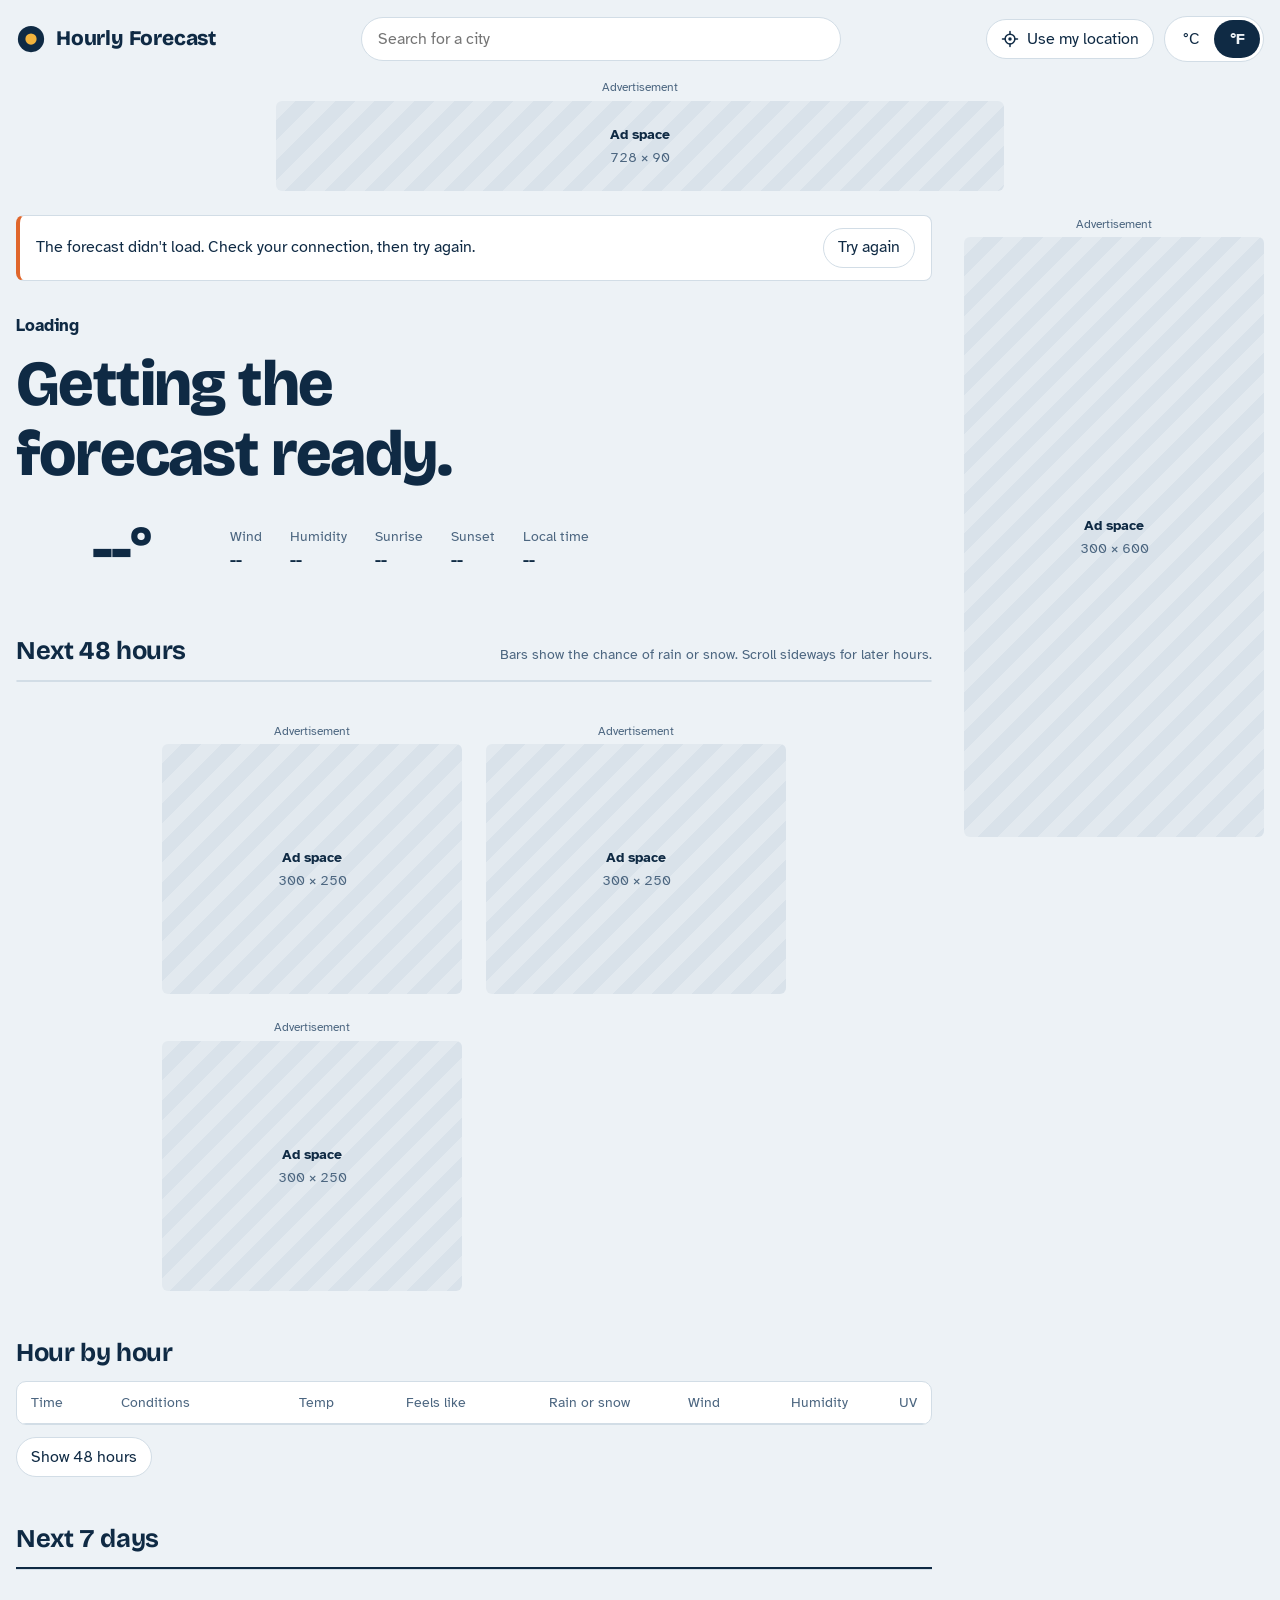
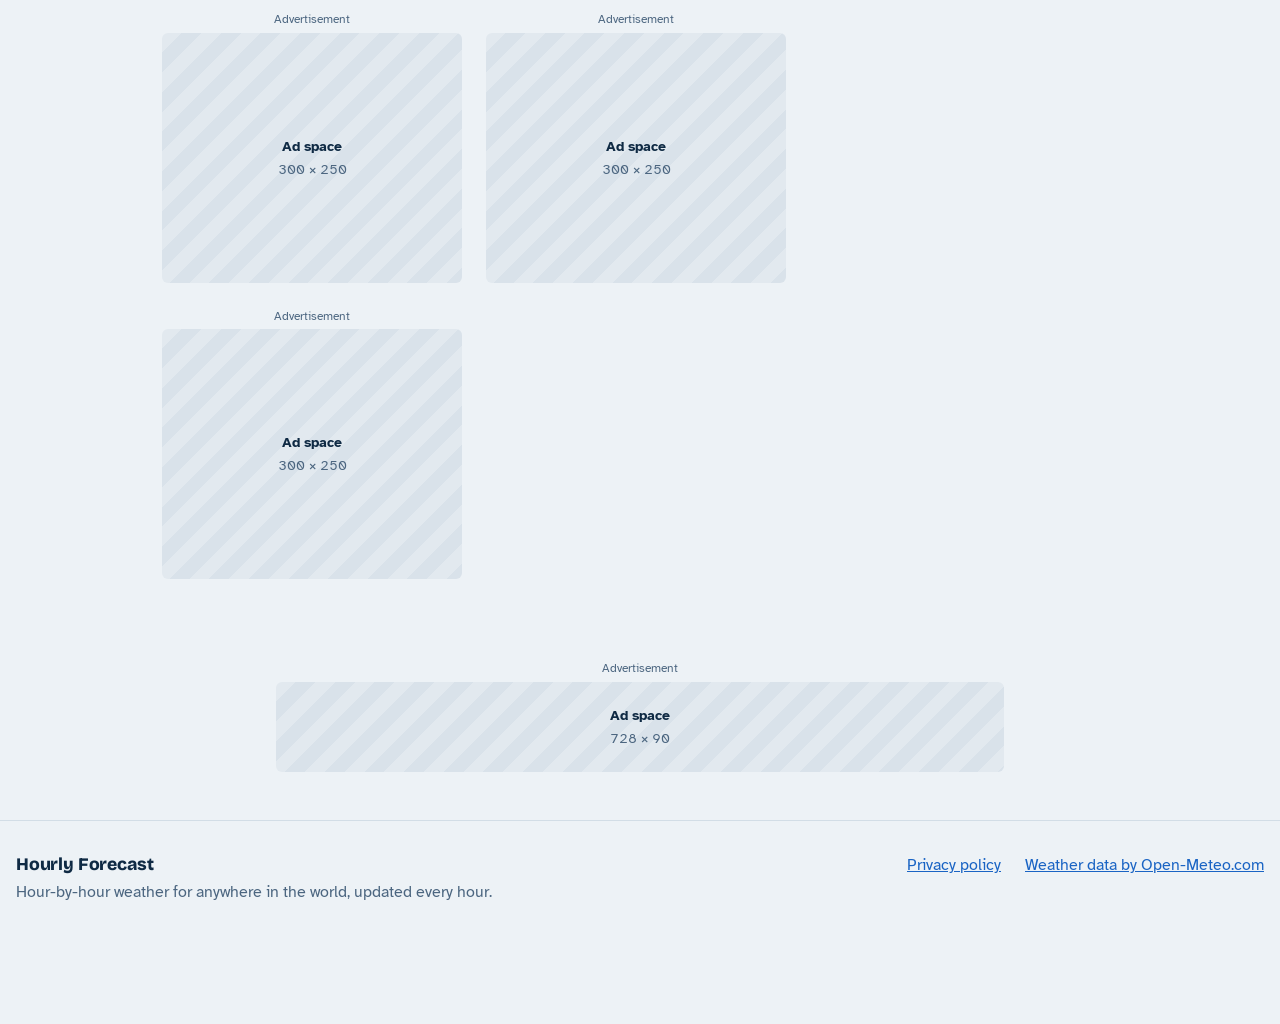
==== public/index.html @ 8234bcfb "Add static hourly forecast website Static HTML/CSS/JS site in public/ that loads hour-by-hour foreca" ====
<!doctype html>
<html lang="en">
<head>
  <meta charset="utf-8">
  <meta name="viewport" content="width=device-width, initial-scale=1">
  <title>Hourly Forecast: hour-by-hour weather for any city</title>
  <meta name="description" content="Hour-by-hour weather for the next 48 hours: temperature, rain chance, wind, humidity and UV, plus a 7-day outlook for any city.">
  <meta name="theme-color" content="#EDF2F6" media="(prefers-color-scheme: light)">
  <meta name="theme-color" content="#0C1A29" media="(prefers-color-scheme: dark)">
  <meta property="og:title" content="Hourly Forecast">
  <meta property="og:description" content="Hour-by-hour weather for the next 48 hours, for any city.">
  <meta property="og:type" content="website">
  <!-- AdSense site verification: uncomment and add your publisher ID.
  <meta name="google-adsense-account" content="ca-pub-XXXXXXXXXXXXXXXX">
  -->
  <link rel="icon" href="data:image/svg+xml,%3Csvg xmlns='http://www.w3.org/2000/svg' viewBox='0 0 32 32'%3E%3Ccircle cx='16' cy='16' r='14' fill='%230F2A44'/%3E%3Ccircle cx='16' cy='16' r='6' fill='%23F2B33D'/%3E%3C/svg%3E">
  <link rel="preconnect" href="https://fonts.googleapis.com">
  <link rel="preconnect" href="https://fonts.gstatic.com" crossorigin>
  <link href="https://fonts.googleapis.com/css2?family=Atkinson+Hyperlegible:wght@400;700&family=Bricolage+Grotesque:opsz,wght@12..96,500;12..96,700;12..96,800&display=swap" rel="stylesheet">
  <link rel="preconnect" href="https://api.open-meteo.com" crossorigin>
  <link rel="stylesheet" href="css/styles.css">
  <script src="js/config.js" defer></script>
  <script src="js/ads.js" defer></script>
  <script src="js/weather.js" defer></script>
</head>
<body>
  <!-- Weather icons, referenced with <use href="#i-..."> -->
  <svg width="0" height="0" style="position:absolute" aria-hidden="true">
    <defs>
      <g id="g-sun"><circle cx="12" cy="12" r="4.6" style="fill:var(--sun)"/><g style="stroke:var(--sun)" stroke-width="1.8" stroke-linecap="round"><path d="M12 2.5v2.2M12 19.3v2.2M2.5 12h2.2M19.3 12h2.2M5.3 5.3l1.6 1.6M17.1 17.1l1.6 1.6M5.3 18.7l1.6-1.6M17.1 6.9l1.6-1.6"/></g></g>
      <path id="g-moon" d="M19.5 14.6A7.6 7.6 0 0 1 9.4 4.5 7.8 7.8 0 1 0 19.5 14.6z" style="fill:var(--moon)"/>
      <path id="g-cloud" d="M7.2 19h10.3a4.2 4.2 0 0 0 .5-8.37A5.8 5.8 0 0 0 6.8 11.3 3.85 3.85 0 0 0 7.2 19z" style="fill:var(--cloud);stroke:var(--cloud-edge)" stroke-width="1.3" stroke-linejoin="round"/>
    </defs>
    <symbol id="i-sun" viewBox="0 0 24 24"><use href="#g-sun"/></symbol>
    <symbol id="i-moon" viewBox="0 0 24 24"><use href="#g-moon"/></symbol>
    <symbol id="i-sun-cloud" viewBox="0 0 24 24"><use href="#g-sun" transform="translate(-3.2 -3.6) scale(.82)"/><use href="#g-cloud" transform="translate(1.6 1.4) scale(.92)"/></symbol>
    <symbol id="i-moon-cloud" viewBox="0 0 24 24"><use href="#g-moon" transform="translate(-1.4 -2.4) scale(.78)"/><use href="#g-cloud" transform="translate(1.6 1.4) scale(.92)"/></symbol>
    <symbol id="i-cloudy" viewBox="0 0 24 24"><use href="#g-cloud"/></symbol>
    <symbol id="i-fog" viewBox="0 0 24 24"><use href="#g-cloud" transform="translate(0 -3.5)"/><g style="stroke:var(--cloud-edge)" stroke-width="1.8" stroke-linecap="round"><path d="M4 18.5h16M6.5 21.5h11"/></g></symbol>
    <symbol id="i-drizzle" viewBox="0 0 24 24"><use href="#g-cloud" transform="translate(0 -4)"/><g style="stroke:var(--drop)" stroke-width="1.8" stroke-linecap="round"><path d="M8.5 18.5v.8M12 19.5v.8M15.5 18.5v.8"/></g></symbol>
    <symbol id="i-rain" viewBox="0 0 24 24"><use href="#g-cloud" transform="translate(0 -4)"/><g style="stroke:var(--drop)" stroke-width="1.8" stroke-linecap="round"><path d="M8.5 17.5l-1 3.5M12.5 17.5l-1 3.5M16.5 17.5l-1 3.5"/></g></symbol>
    <symbol id="i-snow" viewBox="0 0 24 24"><use href="#g-cloud" transform="translate(0 -4)"/><g style="fill:var(--drop)"><circle cx="8" cy="19" r="1.2"/><circle cx="12" cy="21" r="1.2"/><circle cx="16" cy="19" r="1.2"/></g></symbol>
    <symbol id="i-storm" viewBox="0 0 24 24"><use href="#g-cloud" transform="translate(0 -4)"/><path d="M12.6 15.5l-3 4.3h2.6l-1.2 3.7 3.9-5.1h-2.6l1.3-2.9z" style="fill:var(--sun)"/></symbol>
    <symbol id="i-arrow" viewBox="0 0 16 16"><path d="M8 2.5l4 7H9v4H7v-4H4z" fill="currentColor"/></symbol>
    <symbol id="i-locate" viewBox="0 0 24 24"><g fill="none" stroke="currentColor" stroke-width="2" stroke-linecap="round"><circle cx="12" cy="12" r="6.5"/><path d="M12 2v3.5M12 18.5V22M2 12h3.5M18.5 12H22"/></g><circle cx="12" cy="12" r="2.3" fill="currentColor"/></symbol>
  </svg>

  <a class="skip-link" href="#main">Skip to forecast</a>

  <header class="site-header">
    <div class="container header-inner">
      <a class="brand" href="/">
        <svg class="brand-mark" viewBox="0 0 32 32" aria-hidden="true"><circle cx="16" cy="16" r="14" fill="var(--ink)"/><circle cx="16" cy="16" r="6" fill="var(--sun)"/></svg>
        Hourly Forecast
      </a>
      <form class="search" id="search-form" role="search" autocomplete="off">
        <label class="visually-hidden" for="place-input">Search for a city</label>
        <input id="place-input" type="search" placeholder="Search for a city" role="combobox"
               aria-autocomplete="list" aria-expanded="false" aria-controls="place-results">
        <ul id="place-results" class="search-results" role="listbox" aria-label="Matching places" hidden></ul>
      </form>
      <div class="header-tools">
        <button class="btn-quiet" id="locate" type="button">
          <svg class="icon" aria-hidden="true"><use href="#i-locate"/></svg><span>Use my location</span>
        </button>
        <div class="units" role="group" aria-label="Units">
          <button type="button" data-units="c">°C</button>
          <button type="button" data-units="f">°F</button>
        </div>
      </div>
    </div>
  </header>

  <aside class="ad ad--top container" aria-label="Advertisement">
    <span class="ad-label">Advertisement</span>
    <div class="ad-slot" data-ad="topBanner" data-size="728x90" data-format="horizontal"></div>
  </aside>

  <div class="container layout">
    <main id="main" class="content">
      <div class="status" id="status" role="alert" hidden>
        <p id="status-text"></p>
        <button type="button" class="btn-quiet" id="retry">Try again</button>
      </div>

      <section class="now" aria-labelledby="outlook">
        <p class="now-place"><strong id="place-name">Loading</strong> <span id="place-region"></span></p>
        <h1 id="outlook" class="outlook">Getting the forecast ready.</h1>
        <div class="now-row">
          <div class="now-temp">
            <svg class="now-icon" id="now-icon" viewBox="0 0 24 24" aria-hidden="true"></svg>
            <span id="now-temp">--°</span>
          </div>
          <div class="now-desc">
            <p id="now-cond" class="now-cond"></p>
            <p id="now-feels" class="muted"></p>
          </div>
          <dl class="now-facts">
            <div><dt>Wind</dt><dd id="now-wind">--</dd></div>
            <div><dt>Humidity</dt><dd id="now-humidity">--</dd></div>
            <div><dt>Sunrise</dt><dd id="now-sunrise">--</dd></div>
            <div><dt>Sunset</dt><dd id="now-sunset">--</dd></div>
            <div><dt>Local time</dt><dd id="now-time">--</dd></div>
          </dl>
        </div>
      </section>

      <section class="block" aria-labelledby="strip-title">
        <div class="block-head">
          <h2 id="strip-title">Next 48 hours</h2>
          <p class="muted">Bars show the chance of rain or snow. Scroll sideways for later hours.</p>
        </div>
        <div class="strip" id="strip" tabindex="0" aria-label="Temperature and precipitation chart, details in the table below"></div>
      </section>

      <div class="ad-tiles">
        <aside class="ad" aria-label="Advertisement"><span class="ad-label">Advertisement</span><div class="ad-slot" data-ad="tile1" data-size="300x250"></div></aside>
        <aside class="ad" aria-label="Advertisement"><span class="ad-label">Advertisement</span><div class="ad-slot" data-ad="tile2" data-size="300x250"></div></aside>
        <aside class="ad" aria-label="Advertisement"><span class="ad-label">Advertisement</span><div class="ad-slot" data-ad="tile3" data-size="300x250"></div></aside>
      </div>

      <section class="block" aria-labelledby="table-title">
        <div class="block-head">
          <h2 id="table-title">Hour by hour</h2>
        </div>
        <div class="table-wrap">
          <table class="hourly">
            <thead>
              <tr>
                <th scope="col">Time</th>
                <th scope="col">Conditions</th>
                <th scope="col" class="num">Temp</th>
                <th scope="col" class="num">Feels like</th>
                <th scope="col" class="num">Rain or snow</th>
                <th scope="col" class="num">Wind</th>
                <th scope="col" class="num">Humidity</th>
                <th scope="col" class="num">UV</th>
              </tr>
            </thead>
            <tbody id="hourly-body"></tbody>
          </table>
        </div>
        <button type="button" class="btn-quiet show-more" id="show-more" aria-expanded="false">Show 48 hours</button>
      </section>

      <section class="block" aria-labelledby="daily-title">
        <div class="block-head">
          <h2 id="daily-title">Next 7 days</h2>
        </div>
        <ul class="daily" id="daily-list"></ul>
      </section>

      <div class="ad-tiles">
        <aside class="ad" aria-label="Advertisement"><span class="ad-label">Advertisement</span><div class="ad-slot" data-ad="tile4" data-size="300x250"></div></aside>
        <aside class="ad" aria-label="Advertisement"><span class="ad-label">Advertisement</span><div class="ad-slot" data-ad="tile5" data-size="300x250"></div></aside>
        <aside class="ad" aria-label="Advertisement"><span class="ad-label">Advertisement</span><div class="ad-slot" data-ad="tile6" data-size="300x250"></div></aside>
      </div>
    </main>

    <aside class="rail" aria-label="Advertisement">
      <div class="rail-sticky ad">
        <span class="ad-label">Advertisement</span>
        <div class="ad-slot" data-ad="railSkyscraper" data-size="300x600"></div>
      </div>
    </aside>
  </div>

  <aside class="ad ad--bottom container" aria-label="Advertisement">
    <span class="ad-label">Advertisement</span>
    <div class="ad-slot" data-ad="footerBanner" data-size="728x90" data-format="horizontal"></div>
  </aside>

  <footer class="site-footer">
    <div class="container footer-inner">
      <div>
        <p class="brand brand--footer">Hourly Forecast</p>
        <p class="muted">Hour-by-hour weather for anywhere in the world, updated every hour.</p>
      </div>
      <nav aria-label="Footer">
        <ul class="footer-links">
          <li><a href="privacy.html">Privacy policy</a></li>
          <li><a href="https://open-meteo.com/" rel="noopener">Weather data by Open-Meteo.com</a></li>
        </ul>
      </nav>
    </div>
  </footer>

  <aside class="video-ad" id="video-ad" aria-label="Video advertisement" hidden>
    <div class="video-ad__bar">
      <span class="ad-label">Advertisement</span>
      <button type="button" class="video-ad__close" data-video-close aria-label="Close video ad">
        <svg viewBox="0 0 16 16" aria-hidden="true"><path d="M4 4l8 8M12 4l-8 8" stroke="currentColor" stroke-width="1.8" stroke-linecap="round"/></svg>
      </button>
    </div>
    <div class="video-ad__frame"></div>
  </aside>

  <div class="popup" id="popup-ad" role="dialog" aria-modal="true" aria-label="Advertisement" hidden>
    <div class="popup__panel">
      <div class="popup__bar">
        <span class="ad-label">Advertisement</span>
        <button type="button" class="popup__close" data-popup-close>Close ad</button>
      </div>
      <div class="popup__creative"></div>
      <button type="button" class="popup__continue" data-popup-close>Continue to the forecast</button>
    </div>
  </div>
</body>
</html>
---- public/css/styles.css ----
/* ---------- tokens ---------- */
:root {
  --bg: #EDF2F6;
  --surface: #FFFFFF;
  --ink: #0F2A44;
  --ink-soft: #4C6680;
  --line: #D2DDE6;
  --accent: #1A64C4;
  --focus: #1A64C4;

  --sun: #F2B33D;
  --moon: #8EA6C1;
  --cloud: #FFFFFF;
  --cloud-edge: #7890A6;
  --drop: #2F7FE0;

  --sky-clear: #CBE6FA;
  --sky-partly: #DAE8F3;
  --sky-grey: #D9E0E7;
  --sky-wet: #C5D4E2;
  --sky-snow: #E8EEF3;
  --sky-night: #1B3350;
  --sky-night-grey: #2B3E54;
  --strip-ink: #0F2A44;
  --strip-ink-night: #E3ECF5;
  --temp-line: #E0662B;
  --pop-bar: #2F7FE0;

  --ad-bg: #E2E9EF;
  --ad-stripe: #D9E2EA;

  --font-display: "Bricolage Grotesque", "Segoe UI", system-ui, sans-serif;
  --font-body: "Atkinson Hyperlegible", "Segoe UI", system-ui, sans-serif;
  --radius: 10px;
  color-scheme: light;
}

@media (prefers-color-scheme: dark) {
  :root {
    --bg: #0C1A29;
    --surface: #12253A;
    --ink: #E6EEF5;
    --ink-soft: #A3B6C9;
    --line: #243A52;
    --accent: #7DB5FF;
    --focus: #7DB5FF;

    --moon: #B9CBE0;
    --cloud: #D7E1EB;
    --cloud-edge: #8CA2B8;
    --drop: #69A8F5;

    --sky-clear: #1F4C78;
    --sky-partly: #24486B;
    --sky-grey: #2A3D51;
    --sky-wet: #223A57;
    --sky-snow: #34495F;
    --sky-night: #0F2238;
    --sky-night-grey: #1A2B3E;
    --strip-ink: #E6EEF5;
    --strip-ink-night: #E6EEF5;
    --temp-line: #FF8A4C;
    --pop-bar: #69A8F5;

    --ad-bg: #152B42;
    --ad-stripe: #1A324B;
    color-scheme: dark;
  }
}

/* ---------- base ---------- */
*, *::before, *::after { box-sizing: border-box; }
[hidden] { display: none !important; }

html { -webkit-text-size-adjust: 100%; }
html.has-popup { overflow: hidden; }

body {
  margin: 0;
  background: var(--bg);
  color: var(--ink);
  font: 400 1rem/1.55 var(--font-body);
  font-variant-numeric: tabular-nums;
}

h1, h2, h3 { font-family: var(--font-display); margin: 0; line-height: 1.1; }
p { margin: 0; }
a { color: var(--accent); }
button, input { font: inherit; color: inherit; }

:focus-visible { outline: 3px solid var(--focus); outline-offset: 2px; }

.container { width: 100%; max-width: 1320px; margin: 0 auto; padding: 0 16px; }
.muted { color: var(--ink-soft); }
.visually-hidden {
  position: absolute; width: 1px; height: 1px; overflow: hidden;
  clip: rect(0 0 0 0); clip-path: inset(50%); white-space: nowrap;
}
.skip-link { position: absolute; left: 16px; top: -48px; background: var(--surface); padding: 8px 12px; z-index: 50; }
.skip-link:focus { top: 8px; }

.icon { width: 24px; height: 24px; flex: none; }

.btn-quiet {
  display: inline-flex; align-items: center; gap: 8px;
  min-height: 40px; padding: 0 14px;
  background: var(--surface); border: 1px solid var(--line); border-radius: 999px;
  cursor: pointer;
}
.btn-quiet:hover { border-color: var(--ink-soft); }
.btn-quiet:disabled { opacity: .6; cursor: progress; }
.btn-quiet .icon { width: 18px; height: 18px; }

/* ---------- header ---------- */
.site-header { padding: 16px 0; }
.header-inner {
  display: grid;
  grid-template-columns: auto minmax(0, 1fr) auto;
  gap: 16px 24px;
  align-items: center;
}
.brand {
  display: inline-flex; align-items: center; gap: 10px;
  font: 800 1.3rem/1 var(--font-display); letter-spacing: -.01em;
  color: var(--ink); text-decoration: none; white-space: nowrap;
}
.brand-mark { width: 30px; height: 30px; }

.search { position: relative; max-width: 480px; width: 100%; justify-self: center; }
.search input {
  width: 100%; height: 44px; padding: 0 16px;
  background: var(--surface); border: 1px solid var(--line); border-radius: 999px;
}
.search input:focus-visible { outline-offset: 0; }
.search-results {
  position: absolute; z-index: 20; top: calc(100% + 6px); left: 0; right: 0;
  margin: 0; padding: 6px; list-style: none;
  background: var(--surface); border: 1px solid var(--line); border-radius: var(--radius);
  box-shadow: 0 12px 32px rgb(15 42 68 / .14);
}
.search-results li { padding: 10px 12px; border-radius: 6px; cursor: pointer; }
.search-results li[aria-selected="true"], .search-results li[role="option"]:hover { background: var(--bg); }
.search-results .search-msg { cursor: default; color: var(--ink-soft); }

.header-tools { display: flex; gap: 10px; align-items: center; }
.units { display: inline-flex; border: 1px solid var(--line); border-radius: 999px; padding: 3px; background: var(--surface); }
.units button {
  min-width: 46px; height: 38px; border: 0; border-radius: 999px; background: none; cursor: pointer;
}
.units button[aria-pressed="true"] { background: var(--ink); color: var(--bg); font-weight: 700; }

@media (max-width: 860px) {
  .header-inner { grid-template-columns: 1fr auto; }
  .search { grid-column: 1 / -1; grid-row: 2; max-width: none; }
}
@media (max-width: 480px) {
  .btn-quiet span { display: none; }
  .brand { font-size: 1.1rem; gap: 8px; }
  .brand-mark { width: 26px; height: 26px; }
  #locate { padding: 0 11px; }
}

/* ---------- ads ---------- */
.ad { display: flex; flex-direction: column; align-items: center; gap: 4px; }
.ad-label { font-size: .75rem; color: var(--ink-soft); }
.ad-slot { max-width: 100%; overflow: hidden; }
.is-placeholder {
  display: grid; place-items: center; text-align: center;
  background: repeating-linear-gradient(135deg, var(--ad-bg) 0 14px, var(--ad-stripe) 14px 28px);
  border-radius: 6px; color: var(--ink-soft);
}
.ad-ph { display: grid; gap: 2px; font-size: .85rem; padding: 8px; }
.ad-ph strong { color: var(--ink); font-weight: 700; }

.ad--top { margin-bottom: 24px; }
.ad--bottom { margin: 40px auto 0; }
.ad-tiles {
  display: grid; gap: 24px; justify-content: center;
  grid-template-columns: repeat(auto-fit, 300px);
  margin: 40px 0;
}

/* ---------- layout ---------- */
.layout { display: grid; gap: 32px; grid-template-columns: minmax(0, 1fr); }
.rail { display: none; }
@media (min-width: 1100px) {
  .layout { grid-template-columns: minmax(0, 1fr) 300px; }
  .rail { display: block; }
  .rail-sticky { position: sticky; top: 16px; }
}

.status {
  display: flex; flex-wrap: wrap; gap: 12px; align-items: center; justify-content: space-between;
  padding: 12px 16px; margin-bottom: 24px;
  background: var(--surface); border: 1px solid var(--line); border-left: 4px solid var(--temp-line); border-radius: 8px;
}

/* ---------- now ---------- */
.now { padding: 8px 0 8px; }
.now-place { font-size: 1.05rem; color: var(--ink-soft); }
.now-place strong { color: var(--ink); }
.outlook {
  margin: 10px 0 28px;
  font-size: clamp(2.1rem, 1.2rem + 3.6vw, 4rem);
  font-weight: 800;
  letter-spacing: -.025em;
  max-width: 18ch;
  text-wrap: balance;
}
body.is-loading .outlook, body.is-loading .now-row, body.is-loading .strip, body.is-loading .hourly, body.is-loading .daily { opacity: .45; transition: opacity .2s; }

.now-row { display: flex; flex-wrap: wrap; gap: 20px 40px; align-items: center; }
.now-temp { display: flex; align-items: center; gap: 12px; }
.now-temp span { font: 700 4rem/1 var(--font-display); letter-spacing: -.03em; }
.now-icon { width: 64px; height: 64px; }
.now-cond { font-size: 1.25rem; font-weight: 700; }

.now-facts { display: flex; flex-wrap: wrap; gap: 12px 28px; margin: 0; }
.now-facts dt { font-size: .85rem; color: var(--ink-soft); }
.now-facts dd { margin: 0; font-weight: 700; }

/* ---------- sections ---------- */
.block { margin-top: 48px; }
.block-head { display: flex; flex-wrap: wrap; align-items: baseline; justify-content: space-between; gap: 4px 24px; margin-bottom: 14px; }
.block-head h2 { font-size: 1.6rem; font-weight: 700; letter-spacing: -.015em; }
.block-head p { font-size: .9rem; }

/* ---------- sky strip ---------- */
.strip {
  overflow-x: auto;
  border-radius: var(--radius);
  background: var(--surface);
  border: 1px solid var(--line);
  scrollbar-width: thin;
}
.strip-svg { display: block; }
.strip-svg text { font-family: var(--font-body); text-anchor: middle; fill: var(--strip-ink); }
.strip-svg .on-night { fill: var(--strip-ink-night); }
.strip-hour { font-size: 13px; }
.strip-hour.is-strong { font-weight: 700; }
.strip-temp { font-size: 15px; font-weight: 700; }
.strip-pop { font-size: 12px; }
.strip-sun { font-size: 12px; font-weight: 700; }
.strip-sun-line { stroke: var(--sun); stroke-width: 2; }

.sky { fill: var(--sky-clear); }
.sky-partly { fill: var(--sky-partly); }
.sky-cloudy, .sky-fog { fill: var(--sky-grey); }
.sky-rain, .sky-drizzle, .sky-storm { fill: var(--sky-wet); }
.sky-snow { fill: var(--sky-snow); }
.sky.sky-night { fill: var(--sky-night); }
.sky-night.sky-cloudy, .sky-night.sky-fog, .sky-night.sky-rain,
.sky-night.sky-drizzle, .sky-night.sky-storm, .sky-night.sky-snow { fill: var(--sky-night-grey); }
.strip-day-line { stroke: var(--ink-soft); stroke-width: 1; stroke-dasharray: 3 4; opacity: .6; }
.temp-line { fill: none; stroke: var(--temp-line); stroke-width: 2.5; stroke-linejoin: round; stroke-linecap: round; }
.temp-dot { fill: var(--temp-line); stroke: var(--surface); stroke-width: 1.5; }
.pop-bar { fill: var(--pop-bar); opacity: .8; }

/* ---------- hourly table ---------- */
.table-wrap { overflow-x: auto; background: var(--surface); border: 1px solid var(--line); border-radius: var(--radius); }
.hourly { width: 100%; border-collapse: collapse; min-width: 720px; }
.hourly th, .hourly td { padding: 10px 14px; text-align: left; white-space: nowrap; }
.hourly thead th { font-size: .85rem; font-weight: 400; color: var(--ink-soft); border-bottom: 1px solid var(--line); }
.hourly tbody th { font-weight: 700; }
.hourly .num { text-align: right; }
.hourly .temp { font-weight: 700; font-size: 1.05rem; }
.hour-row + .hour-row td, .hour-row + .hour-row th { border-top: 1px solid var(--line); }
.day-row th {
  padding-top: 18px; font: 700 1.05rem/1.2 var(--font-display); background: var(--surface);
  border-top: 1px solid var(--line);
}
.hourly tbody tr:first-child th { border-top: 0; }
.ad-row td { padding: 16px 14px; border-top: 1px solid var(--line); background: var(--bg); }
/* Keep the in-table ad in view while the table scrolls sideways on small screens. */
.ad-row .ad { position: sticky; left: 14px; width: min(100%, calc(100vw - 62px)); }
.cond { display: inline-flex; align-items: center; gap: 10px; }
.pop-cell, .wind-cell { display: inline-flex; align-items: center; gap: 8px; justify-content: flex-end; }
.pop-meter { width: 36px; height: 6px; border-radius: 3px; background: linear-gradient(90deg, var(--pop-bar) var(--p), var(--line) var(--p)); }
.wind-arrow { width: 14px; height: 14px; color: var(--ink-soft); }
.is-extra { display: none; }
.show-all-hours .is-extra { display: table-row; }
.show-more { margin-top: 12px; }

/* ---------- daily ---------- */
.daily { list-style: none; margin: 0; padding: 0; border-top: 2px solid var(--ink); border-bottom: 1px solid var(--line); }
.day {
  display: grid; align-items: center; gap: 12px; min-height: 52px;
  grid-template-columns: minmax(6.5rem, 1fr) 28px 3.2rem 2.8rem minmax(80px, 3fr) 2.8rem;
  padding: 12px 0;
}
.day + .day { border-top: 1px solid var(--line); }
.day-name { font-weight: 700; }
.day-pop { color: var(--drop); font-size: .9rem; text-align: right; }
.day-lo { color: var(--ink-soft); text-align: right; }
.day-hi { font-weight: 700; }
.day-range { position: relative; height: 6px; border-radius: 3px; background: var(--line); }
.day-range span { position: absolute; top: 0; bottom: 0; border-radius: 3px; background: linear-gradient(90deg, var(--drop), var(--temp-line)); }
@media (max-width: 480px) {
  .day { grid-template-columns: minmax(5.5rem, 1fr) 24px 2.6rem 2.4rem minmax(48px, 2fr) 2.4rem; gap: 8px; }
}

/* ---------- footer ---------- */
.site-footer { margin-top: 48px; padding: 32px 0 120px; border-top: 1px solid var(--line); }
.footer-inner { display: flex; flex-wrap: wrap; justify-content: space-between; gap: 24px; }
.brand--footer { font-size: 1.1rem; margin-bottom: 6px; }
.footer-links { list-style: none; margin: 0; padding: 0; display: flex; flex-wrap: wrap; gap: 8px 24px; }

/* ---------- floating video ad ---------- */
.video-ad {
  position: fixed; right: 16px; bottom: 16px; z-index: 30;
  width: 340px; max-width: calc(100vw - 32px);
  background: var(--surface); border: 1px solid var(--line); border-radius: var(--radius);
  box-shadow: 0 16px 40px rgb(15 42 68 / .22);
  overflow: hidden;
}
.video-ad__bar { display: flex; align-items: center; justify-content: space-between; padding: 4px 4px 4px 12px; }
.video-ad__close {
  display: grid; place-items: center; width: 40px; height: 40px;
  border: 0; border-radius: 50%; background: none; cursor: pointer;
}
.video-ad__close:hover { background: var(--bg); }
.video-ad__close svg { width: 16px; height: 16px; }
.video-ad__frame { aspect-ratio: 16 / 9; background: #000; }
.video-ad__frame.is-placeholder { border-radius: 0; background: repeating-linear-gradient(135deg, var(--ad-bg) 0 14px, var(--ad-stripe) 14px 28px); }
.video-ad__frame video { display: block; width: 100%; height: 100%; object-fit: cover; }
@media (max-width: 600px) {
  .video-ad { width: 220px; right: 12px; bottom: 12px; }
}

/* ---------- full-screen popup ad ---------- */
.popup {
  position: fixed; inset: 0; z-index: 100;
  display: grid; place-items: center; padding: 16px;
  background: rgb(8 20 33 / .82);
}
.popup__panel {
  display: flex; flex-direction: column; gap: 12px;
  width: min(840px, 100%); max-height: 100%;
  padding: 12px 20px 20px; background: var(--surface); border-radius: 14px;
}
.popup__bar { display: flex; align-items: center; justify-content: space-between; }
.popup__close {
  min-height: 40px; padding: 0 16px; border: 1px solid var(--line); border-radius: 999px;
  background: var(--surface); cursor: pointer; font-weight: 700;
}
.popup__creative { aspect-ratio: 4 / 3; max-height: 70vh; width: 100%; display: grid; place-items: center; overflow: hidden; }
.popup__creative img { width: 100%; height: 100%; object-fit: contain; display: block; }
.popup__continue {
  align-self: center; min-height: 44px; padding: 0 22px; border: 0; border-radius: 999px;
  background: var(--ink); color: var(--bg); font-weight: 700; cursor: pointer;
}
@media (max-width: 600px) {
  .popup { padding: 0; }
  .popup__panel { height: 100%; border-radius: 0; justify-content: center; }
  .popup__creative { aspect-ratio: auto; flex: 1; max-height: none; }
}

/* ---------- legal pages ---------- */
.prose { max-width: 70ch; padding: 16px 0 24px; }
.prose h1 { font-size: clamp(2rem, 1.4rem + 2.4vw, 3rem); font-weight: 800; letter-spacing: -.02em; margin: 8px 0 16px; }
.prose h2 { font-size: 1.35rem; margin: 32px 0 8px; }
.prose p, .prose ul { margin: 0 0 12px; }

@media (prefers-reduced-motion: reduce) {
  * { transition: none !important; scroll-behavior: auto !important; }
}
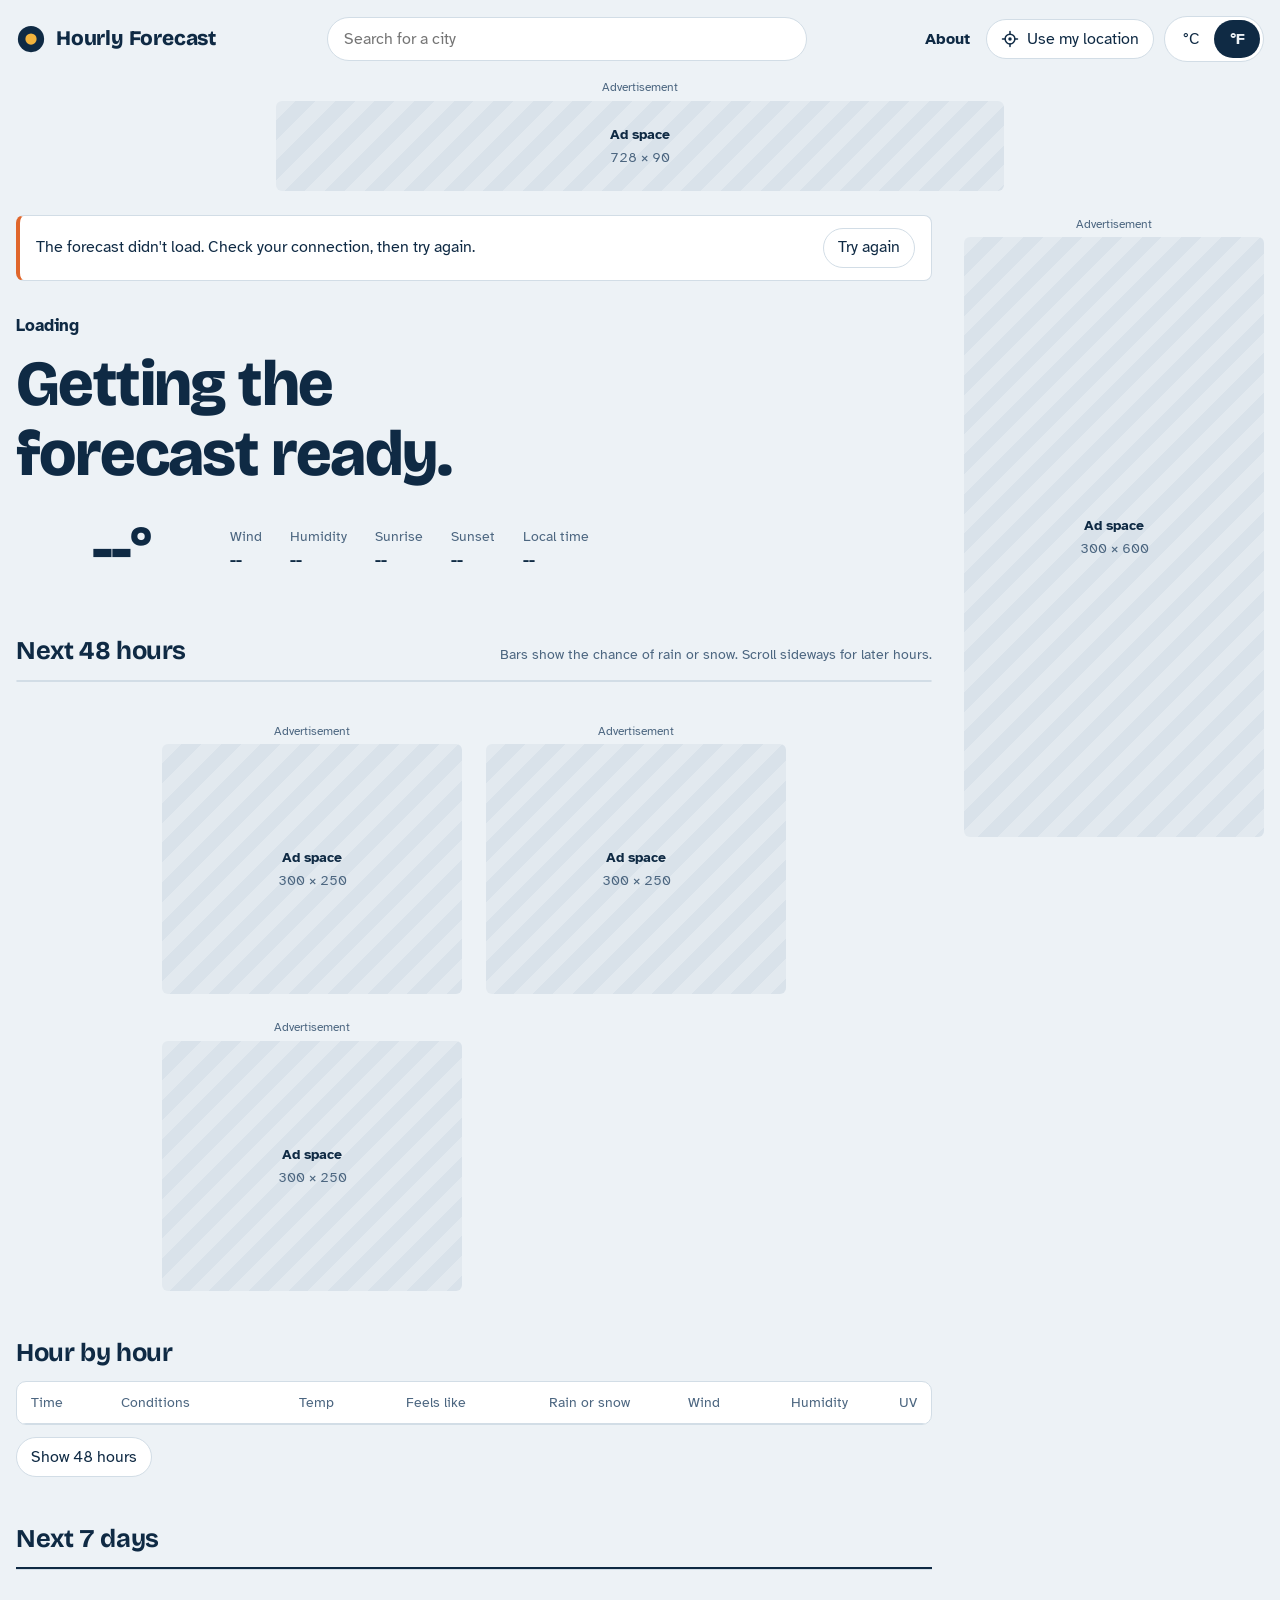
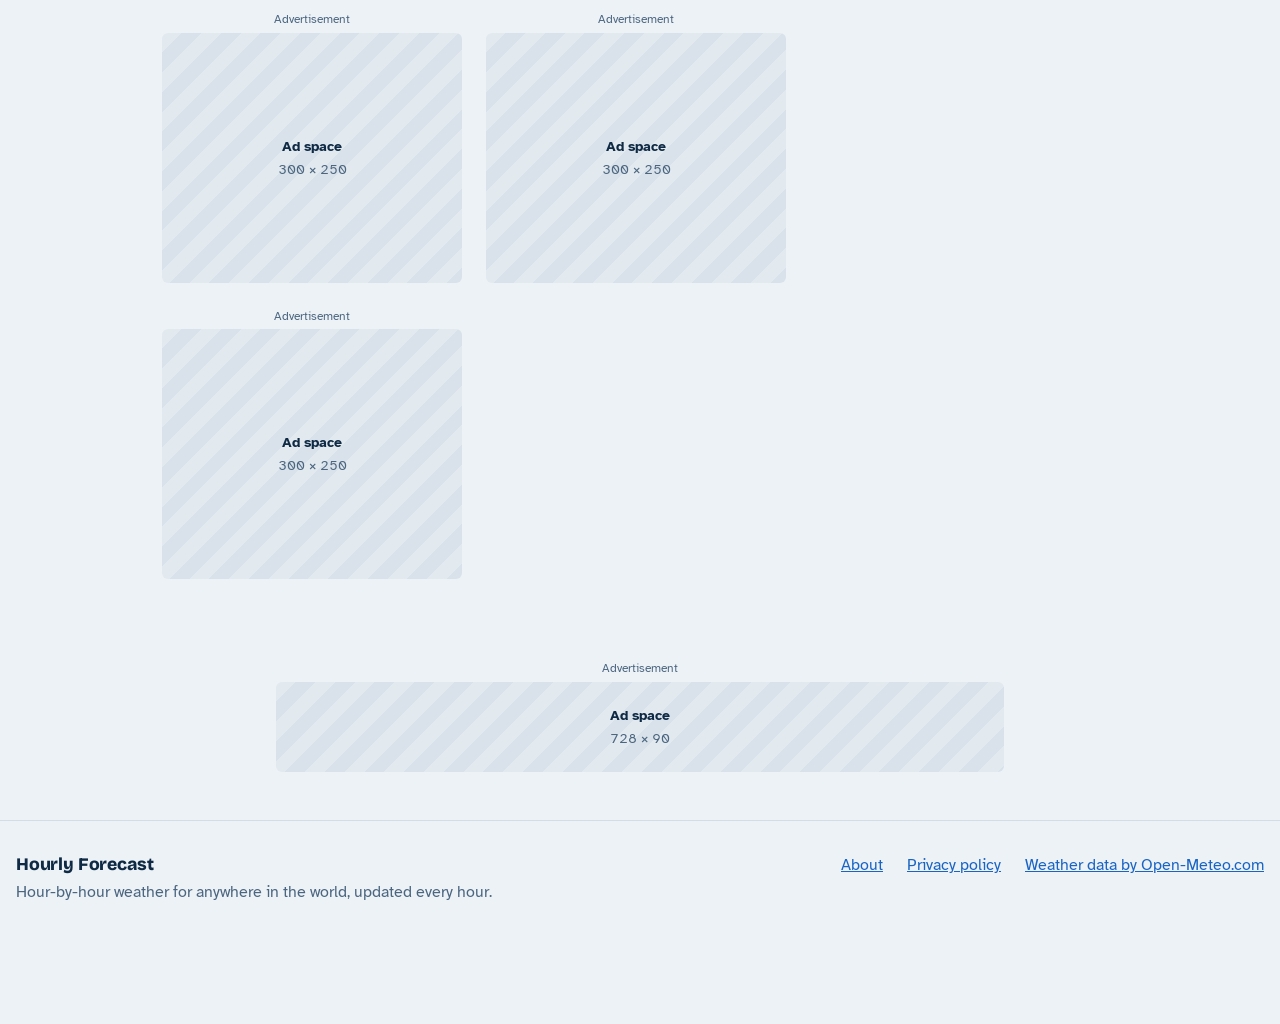
==== commit 03ffd18b: "Add About page Explains what the forecast page shows, how to read the 48-hour strip, where the data " ====
--- a/public/index.html
+++ b/public/index.html
@@ -60,6 +60,7 @@
         <ul id="place-results" class="search-results" role="listbox" aria-label="Matching places" hidden></ul>
       </form>
       <div class="header-tools">
+        <a class="nav-link" href="about.html">About</a>
         <button class="btn-quiet" id="locate" type="button">
           <svg class="icon" aria-hidden="true"><use href="#i-locate"/></svg><span>Use my location</span>
         </button>
@@ -178,6 +179,7 @@
       </div>
       <nav aria-label="Footer">
         <ul class="footer-links">
+          <li><a href="about.html">About</a></li>
           <li><a href="privacy.html">Privacy policy</a></li>
           <li><a href="https://open-meteo.com/" rel="noopener">Weather data by Open-Meteo.com</a></li>
         </ul>
--- a/public/css/styles.css
+++ b/public/css/styles.css
@@ -158,6 +158,16 @@
   .brand { font-size: 1.1rem; gap: 8px; }
   .brand-mark { width: 26px; height: 26px; }
   #locate { padding: 0 11px; }
+}
+
+.nav-link {
+  display: inline-flex; align-items: center; min-height: 44px; padding: 0 6px;
+  color: var(--ink); font-weight: 700; text-decoration: none;
+}
+.nav-link:hover { text-decoration: underline; text-underline-offset: 4px; }
+.header-inner--simple { grid-template-columns: 1fr auto; }
+@media (max-width: 600px) {
+  .header-tools .nav-link { display: none; }
 }
 
 /* ---------- ads ---------- */
@@ -360,6 +370,12 @@
 .prose h1 { font-size: clamp(2rem, 1.4rem + 2.4vw, 3rem); font-weight: 800; letter-spacing: -.02em; margin: 8px 0 16px; }
 .prose h2 { font-size: 1.35rem; margin: 32px 0 8px; }
 .prose p, .prose ul { margin: 0 0 12px; }
+.prose li + li { margin-top: 6px; }
+.lede { font-size: 1.2rem; }
+.prose .legend { display: grid; gap: 10px; margin: 12px 0 16px; padding: 0; list-style: none; }
+.prose .legend li { display: flex; align-items: center; gap: 12px; margin: 0; }
+.swatch { width: 28px; height: 20px; border-radius: 4px; border: 1px solid var(--line); flex: none; }
+.swatch--line { background: linear-gradient(90deg, transparent 12px, var(--sun) 12px 15px, transparent 15px); border-color: transparent; }
 
 @media (prefers-reduced-motion: reduce) {
   * { transition: none !important; scroll-behavior: auto !important; }
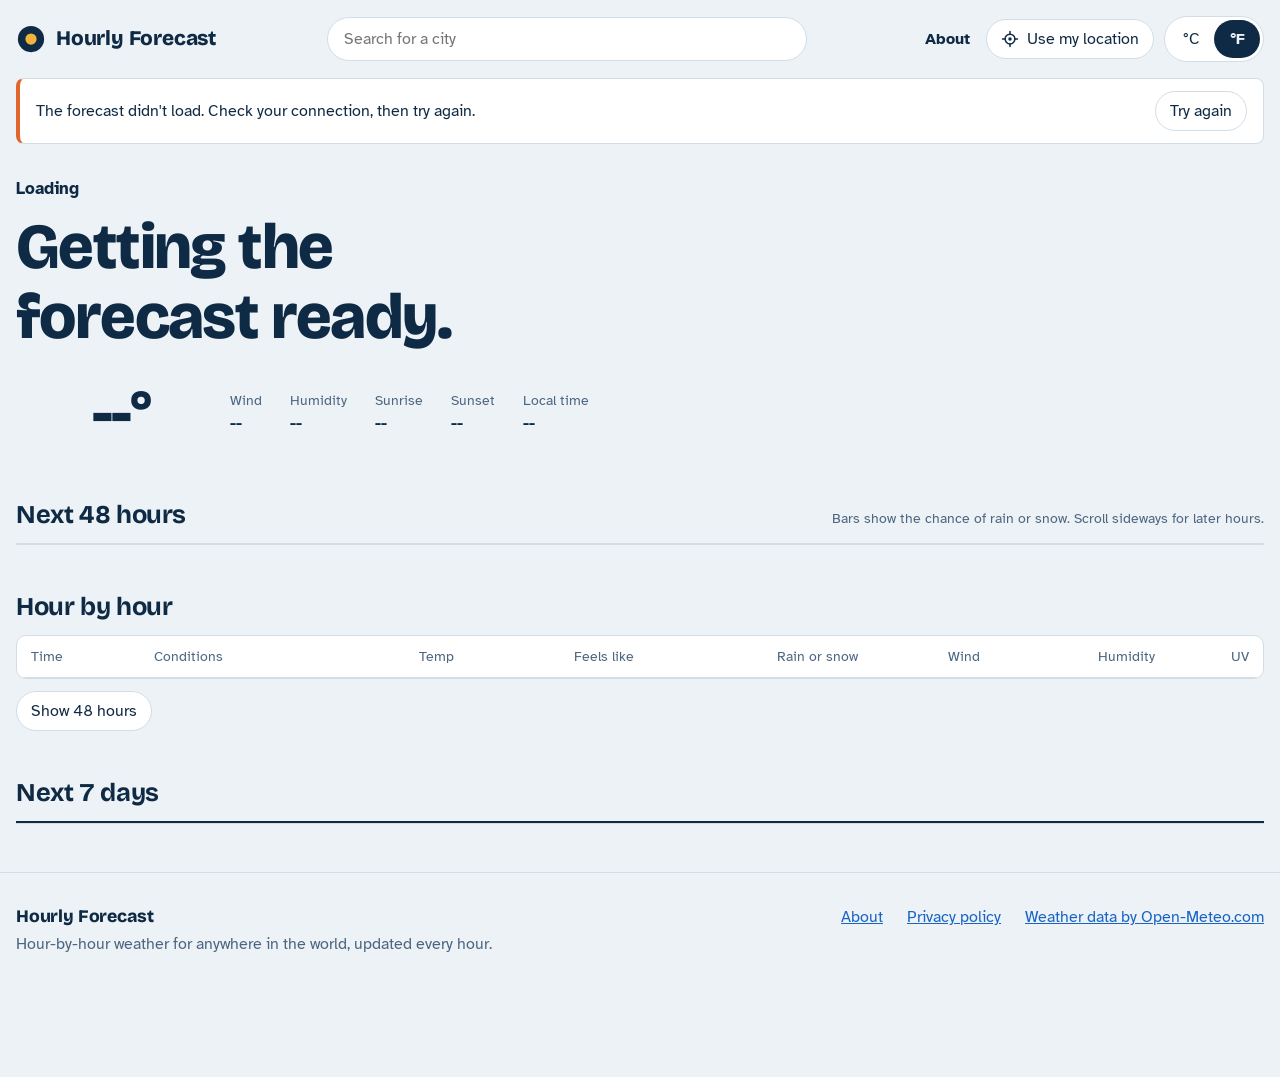
==== commit 18f045b7: "Connect Google AdSense Add the AdSense script and site-verification meta tag for ca-pub-888435300048" ====
--- a/public/index.html
+++ b/public/index.html
@@ -10,9 +10,12 @@
   <meta property="og:title" content="Hourly Forecast">
   <meta property="og:description" content="Hour-by-hour weather for the next 48 hours, for any city.">
   <meta property="og:type" content="website">
-  <!-- AdSense site verification: uncomment and add your publisher ID.
-  <meta name="google-adsense-account" content="ca-pub-XXXXXXXXXXXXXXXX">
-  -->
+  <meta property="og:url" content="https://hourlyforecast.live/">
+  <link rel="canonical" href="https://hourlyforecast.live/">
+  <!-- Google AdSense -->
+  <meta name="google-adsense-account" content="ca-pub-8884353000483064">
+  <script async src="https://pagead2.googlesyndication.com/pagead/js/adsbygoogle.js?client=ca-pub-8884353000483064"
+     crossorigin="anonymous"></script>
   <link rel="icon" href="data:image/svg+xml,%3Csvg xmlns='http://www.w3.org/2000/svg' viewBox='0 0 32 32'%3E%3Ccircle cx='16' cy='16' r='14' fill='%230F2A44'/%3E%3Ccircle cx='16' cy='16' r='6' fill='%23F2B33D'/%3E%3C/svg%3E">
   <link rel="preconnect" href="https://fonts.googleapis.com">
   <link rel="preconnect" href="https://fonts.gstatic.com" crossorigin>
--- a/public/css/styles.css
+++ b/public/css/styles.css
@@ -197,6 +197,7 @@
   .layout { grid-template-columns: minmax(0, 1fr) 300px; }
   .rail { display: block; }
   .rail-sticky { position: sticky; top: 16px; }
+  .layout:has(> .rail[hidden]) { grid-template-columns: minmax(0, 1fr); }
 }
 
 .status {
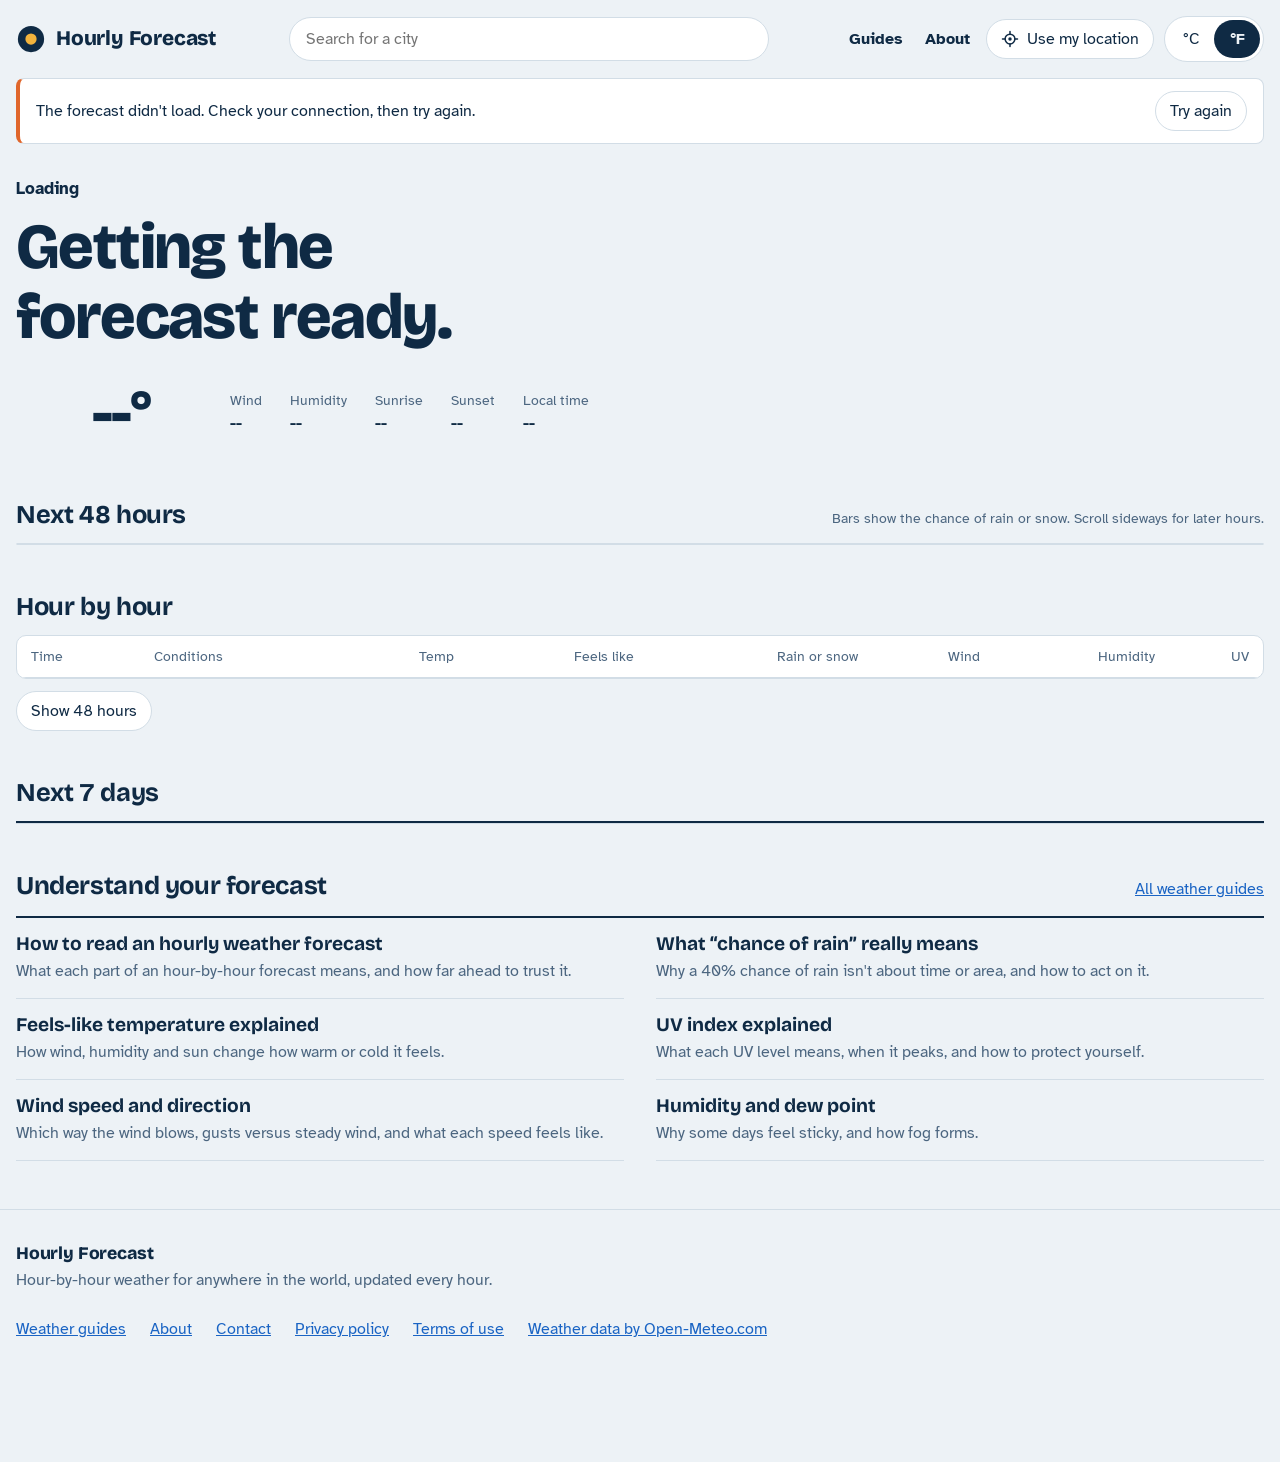
==== commit 344ba3a4: "Add weather guides, contact and terms pages for AdSense review Add six original guides (reading an h" ====
--- a/public/index.html
+++ b/public/index.html
@@ -21,10 +21,10 @@
   <link rel="preconnect" href="https://fonts.gstatic.com" crossorigin>
   <link href="https://fonts.googleapis.com/css2?family=Atkinson+Hyperlegible:wght@400;700&family=Bricolage+Grotesque:opsz,wght@12..96,500;12..96,700;12..96,800&display=swap" rel="stylesheet">
   <link rel="preconnect" href="https://api.open-meteo.com" crossorigin>
-  <link rel="stylesheet" href="css/styles.css">
-  <script src="js/config.js" defer></script>
-  <script src="js/ads.js" defer></script>
-  <script src="js/weather.js" defer></script>
+  <link rel="stylesheet" href="css/styles.css?v=20261126">
+  <script src="js/config.js?v=20261126" defer></script>
+  <script src="js/ads.js?v=20261126" defer></script>
+  <script src="js/weather.js?v=20261126" defer></script>
 </head>
 <body>
   <!-- Weather icons, referenced with <use href="#i-..."> -->
@@ -63,7 +63,8 @@
         <ul id="place-results" class="search-results" role="listbox" aria-label="Matching places" hidden></ul>
       </form>
       <div class="header-tools">
-        <a class="nav-link" href="about.html">About</a>
+        <a class="nav-link" href="/guides/">Guides</a>
+        <a class="nav-link" href="/about">About</a>
         <button class="btn-quiet" id="locate" type="button">
           <svg class="icon" aria-hidden="true"><use href="#i-locate"/></svg><span>Use my location</span>
         </button>
@@ -82,6 +83,7 @@
 
   <div class="container layout">
     <main id="main" class="content">
+      <noscript><p class="status">Hourly Forecast needs JavaScript to load the forecast. Turn it on in your browser settings, or read the <a href="/guides/">weather guides</a>.</p></noscript>
       <div class="status" id="status" role="alert" hidden>
         <p id="status-text"></p>
         <button type="button" class="btn-quiet" id="retry">Try again</button>
@@ -154,6 +156,21 @@
         <ul class="daily" id="daily-list"></ul>
       </section>
 
+      <section class="block" aria-labelledby="guides-title">
+        <div class="block-head">
+          <h2 id="guides-title">Understand your forecast</h2>
+          <a href="/guides/">All weather guides</a>
+        </div>
+        <ul class="guide-list guide-list--home">
+          <li><a href="/guides/how-to-read-an-hourly-forecast">How to read an hourly weather forecast</a><span class="muted">What each part of an hour-by-hour forecast means, and how far ahead to trust it.</span></li>
+          <li><a href="/guides/chance-of-rain-explained">What “chance of rain” really means</a><span class="muted">Why a 40% chance of rain isn't about time or area, and how to act on it.</span></li>
+          <li><a href="/guides/feels-like-temperature">Feels-like temperature explained</a><span class="muted">How wind, humidity and sun change how warm or cold it feels.</span></li>
+          <li><a href="/guides/uv-index-explained">UV index explained</a><span class="muted">What each UV level means, when it peaks, and how to protect yourself.</span></li>
+          <li><a href="/guides/wind-speed-and-direction">Wind speed and direction</a><span class="muted">Which way the wind blows, gusts versus steady wind, and what each speed feels like.</span></li>
+          <li><a href="/guides/humidity-and-dew-point">Humidity and dew point</a><span class="muted">Why some days feel sticky, and how fog forms.</span></li>
+        </ul>
+      </section>
+
       <div class="ad-tiles">
         <aside class="ad" aria-label="Advertisement"><span class="ad-label">Advertisement</span><div class="ad-slot" data-ad="tile4" data-size="300x250"></div></aside>
         <aside class="ad" aria-label="Advertisement"><span class="ad-label">Advertisement</span><div class="ad-slot" data-ad="tile5" data-size="300x250"></div></aside>
@@ -182,8 +199,11 @@
       </div>
       <nav aria-label="Footer">
         <ul class="footer-links">
-          <li><a href="about.html">About</a></li>
-          <li><a href="privacy.html">Privacy policy</a></li>
+          <li><a href="/guides/">Weather guides</a></li>
+          <li><a href="/about">About</a></li>
+          <li><a href="/contact">Contact</a></li>
+          <li><a href="/privacy">Privacy policy</a></li>
+          <li><a href="/terms">Terms of use</a></li>
           <li><a href="https://open-meteo.com/" rel="noopener">Weather data by Open-Meteo.com</a></li>
         </ul>
       </nav>
--- a/public/css/styles.css
+++ b/public/css/styles.css
@@ -366,6 +366,40 @@
   .popup__creative { aspect-ratio: auto; flex: 1; max-height: none; }
 }
 
+/* ---------- content pages: nav, guides ---------- */
+.site-nav { display: flex; flex-wrap: wrap; gap: 0 18px; }
+.site-nav .nav-link[aria-current="page"] { text-decoration: underline; text-decoration-thickness: 2px; text-underline-offset: 6px; }
+@media (max-width: 600px) {
+  .header-inner--simple { grid-template-columns: 1fr; gap: 4px; }
+  .site-nav { margin-left: -6px; }
+}
+
+.breadcrumb { font-size: .95rem; margin-bottom: 4px; }
+.guide-meta { font-size: .9rem; margin: -4px 0 16px; }
+.prose table { width: 100%; border-collapse: collapse; margin: 12px 0 16px; font-size: .95rem; }
+.prose th, .prose td { text-align: left; vertical-align: top; padding: 10px 12px 10px 0; border-bottom: 1px solid var(--line); }
+.prose thead th { color: var(--ink-soft); font-weight: 400; border-bottom: 2px solid var(--ink); }
+.ad--article { margin: 32px 0; }
+
+.guide-list { list-style: none; margin: 16px 0 0; padding: 0; border-top: 2px solid var(--ink); }
+.guide-list li { display: grid; gap: 2px; padding: 14px 0; border-bottom: 1px solid var(--line); }
+.guide-list a { font: 700 1.2rem/1.3 var(--font-display); color: var(--ink); text-decoration: none; }
+.guide-list a:hover { color: var(--accent); text-decoration: underline; text-underline-offset: 3px; }
+.guide-list--compact a { font-size: 1.05rem; }
+.guide-list--home { margin-top: 0; }
+@media (min-width: 900px) {
+  .guide-list--home { display: grid; grid-template-columns: 1fr 1fr; column-gap: 32px; }
+}
+
+.guide-cta { margin: 32px 0; }
+.btn-primary {
+  display: inline-flex; align-items: center; min-height: 44px; padding: 0 22px;
+  border-radius: 999px; background: var(--ink); color: var(--bg); font-weight: 700; text-decoration: none;
+}
+.btn-primary:hover { text-decoration: underline; text-underline-offset: 3px; }
+.related { margin-top: 40px; }
+.related h2 { margin-top: 0; }
+
 /* ---------- legal pages ---------- */
 .prose { max-width: 70ch; padding: 16px 0 24px; }
 .prose h1 { font-size: clamp(2rem, 1.4rem + 2.4vw, 3rem); font-weight: 800; letter-spacing: -.02em; margin: 8px 0 16px; }
